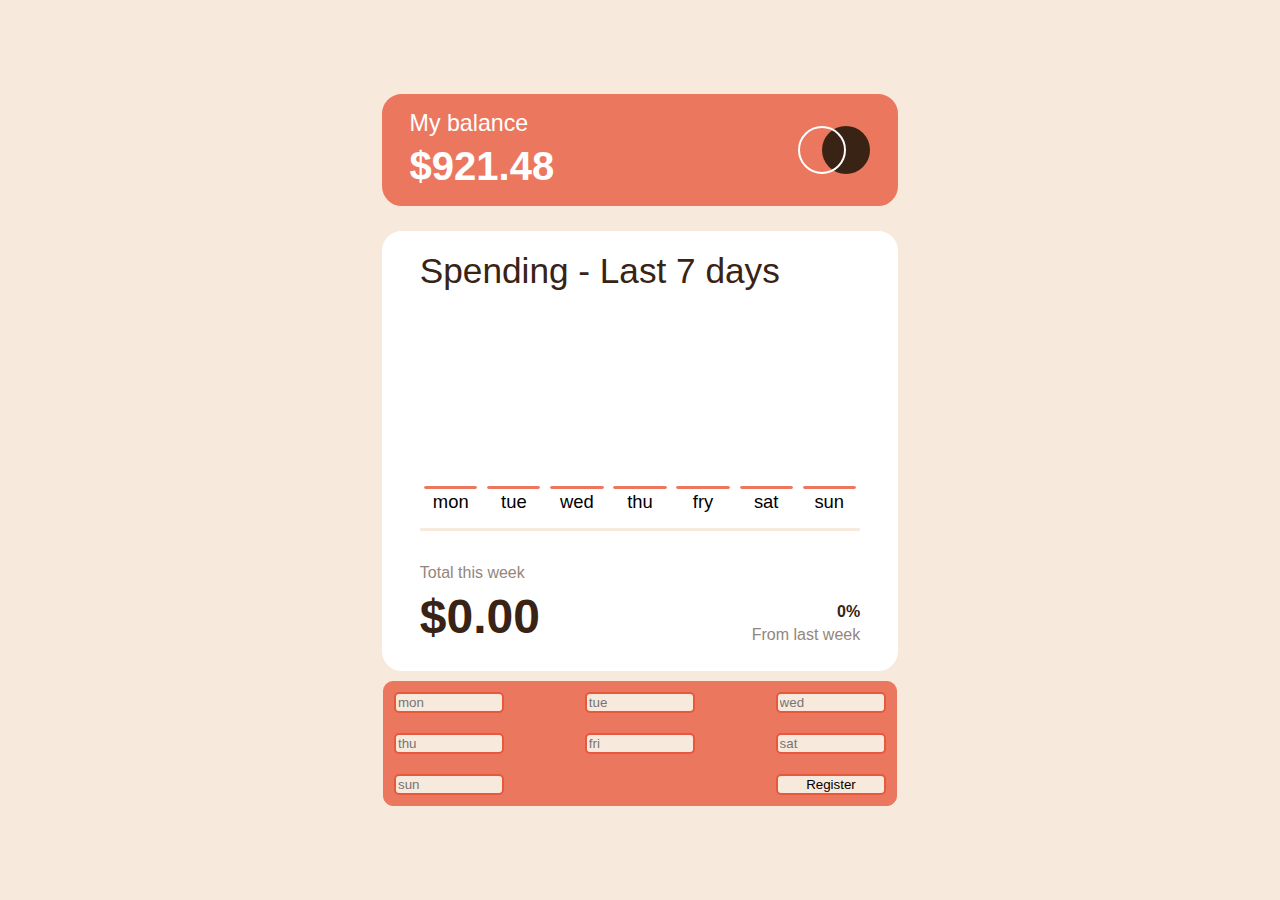
==== Challenges/Expenses chart/expenses-chart-component-main/index.html @ a7849f27 "FrontendMentor Challenges." ====
<!DOCTYPE html>
<html lang="en">

<head>

  <meta charset="UTF-8">
  <meta name="viewport" content="width=device-width, initial-scale=1.0">
  <!-- displays site properly based on user's device -->

  <link rel="icon" type="image/png" sizes="32x32" href="./images/favicon-32x32.png">
  <link rel="stylesheet" href="./Style.css">
  <script src="./Script.js"></script>

  <title>Frontend Mentor | Expenses chart component</title>

  <!-- Feel free to remove these styles or customise in your own stylesheet 👍 -->
  <style>
    .attribution {
      font-size: 11px;
      text-align: center;
    }

    .attribution a {
      color: hsl(228, 45%, 44%);
    }
  </style>
</head>

<body>
  <div id="expense-chart">
    <header id="balance">
      <div>
        <h1>My balance</h1>
        <p>$921.48</p>
      </div>
      <img src="./images/logo.svg" alt="" id="img">
    </header>

    <main>
      <h2>Spending - Last 7 days</h2>

      <div id="expenses">
        <div class="graph">
          <div id="chart1"> </div>
          <p id="d1" class="dayname">mon</p>
        </div>
        <div class="graph">
          <div id="chart2"> </div>
          <p id="d2" class="dayname">tue</p>
        </div>
        <div class="graph">
          <div id="chart3"> </div>
          <p id="d3" class="dayname">wed</p>
        </div>
        <div class="graph">
          <div id="chart4"> </div>
          <p id="d4" class="dayname">thu</p>
        </div>
        <div class="graph">
          <div id="chart5"> </div>
          <p id="d5" class="dayname">fry</p>
        </div>
        <div class="graph">
          <div id="chart6"> </div>
          <p id="d6" class="dayname">sat</p>
        </div>
        <div class="graph">
          <div id="chart7"> </div>
          <p id="d7" class="dayname">sun</p>
        </div>
      </div>

      <footer>
        <div id="total">
          <p id="TotalWeek">Total this week</p>
          <p id="totMoney">$0.00</p>
        </div>
        <div id="compare">
          <p id="compareMoney">0%</p>
          <p id="compareWeek">From last week</p>
        </div>
      </footer>
    </main>
    <footer id="inputs">
      <input type="number" id="mon" placeholder="mon" class="inputsButtons">
      <input type="number" id="tue" placeholder="tue" class="inputsButtons">
      <input type="number" id="wed" placeholder="wed" class="inputsButtons">
      <input type="number" id="thu" placeholder="thu" class="inputsButtons">
      <input type="number" id="fry" placeholder="fri" class="inputsButtons">
      <input type="number" id="sat" placeholder="sat" class="inputsButtons">
      <input type="number" id="sun" placeholder="sun" class="inputsButtons">
      <button id="btn" class="inputsButtons">Register</button>
    </footer>
  </div>
</body>

<script src="./Script.js"></script>

</html>
---- Challenges/Expenses chart/expenses-chart-component-main/Style.css ----
body {
    display: flex;
    justify-content: center;
    align-items: center;
    margin: auto;
    max-width: 1440px;
    min-width: 360px;
    min-height: 100vh;
    background-color: hsl(27, 66%, 92%);

}

#expense-chart {
    display: flex;
    flex-direction: column;
    justify-content: center;
    align-items: center;
    width: 40%;
    height: auto;
    margin: auto;
}

#balance {
    display: flex;
    justify-content: space-between;
    margin: 0 0 5% 0;
    width: 100%;
    border: 2px solid hsl(10, 79%, 65%);
    border-radius: 20px;
    background-color: hsl(10, 79%, 65%);
}

#balance div {
    display: flex;
    padding-left: 5%;
    flex-direction: column;
}

#balance div h1 {
    margin: 10% 0 5% 0;
    color: white;
    font-size: 1.45em;
    font-weight: lighter;
    font-family: "DM Sans", sans-serif;
}

#balance div p {
    margin: 0 0 10% 0;
    color: white;
    font-size: 2.5em;
    font-weight: 900;
    font-family: "DM Sans", sans-serif;
}

#balance img {
    padding-right: 5%;
    scale: 1;
}

main {
    display: flex;
    flex-direction: column;
    width: 100%;
    border: 2px solid white;
    border-radius: 20px;
    background-color: white;
    margin-bottom: 2%;
}

main h2 {
    padding: 0 7% 0 7%;
    margin: 3.5% 0 2.5% 0;
    font-family: "DM Sans", sans-serif;
    font-size: 2.2em;
    font-weight: 500;
    color: hsl(25, 47%, 15%)
}

main footer {
    display: flex;
    flex-direction: row;
    justify-content: space-between;
    border-top: 3px solid hsl(27, 66%, 92%);
    margin: 0 7% 5% 7%;
}

#total {
    display: flex;
    width: 50%;
    flex-direction: column;
    justify-content: flex-end;
    align-items: center;
}

#TotalWeek {
    font-family: "DM Sans", sans-serif;
    margin: 15% auto 1% 0;
    font-size: 1rem;
    font-weight: 500;
    color: hsl(28, 10%, 53%);
}

#totMoney {
    display: flex;
    font-family: "DM Sans", sans-serif;
    margin: 2% auto 0 0;
    font-size: 3rem;
    font-weight: bold;
    color: hsl(25, 47%, 15%);
}

#compare {
    display: flex;
    flex-direction: column;
    justify-content: flex-end;
    align-items: center;
}

#compareMoney {
    align-self: flex-end;
    margin-bottom: 5px;
    font-family: "DM Sans", sans-serif;
    font-size: 1em;
    font-weight: bold;
    color: hsl(25, 47%, 15%);
}

#compareWeek {
    margin: 0;
    font-family: "DM Sans", sans-serif;
    font-weight: 500;
    color: hsl(28, 10%, 53%);
}

#expenses {
    display: flex;
    flex-direction: row;
    justify-content: space-between;
    align-items: flex-end;
    height: 14rem;
    padding: 0 8% 0 8%;
}

.graph {
    display: flex;
    flex-direction: column;
    justify-content: flex-end;
    align-items: center;
    width: 12%;
    height: 90%;
}

#chart1,
#chart2,
#chart3,
#chart4,
#chart5,
#chart6,
#chart7 {
    display: flex;
    height: 1px;
    width: 4vw;
    max-width: 3.3rem;
    max-height: 100%;
    background-color: hsl(10, 79%, 65%);
    border: 1px solid hsl(10, 79%, 65%);
    border-radius: 5px;
    transition: 1s;
    font-size: 1rem;
    justify-content: center;
    align-items: center;
}

#chart1:hover,
#chart2:hover,
#chart3:hover,
#chart4:hover,
#chart5:hover,
#chart6:hover,
#chart7:hover {
    background-color: hsl(186, 34%, 60%);
    border: 1px solid hsl(186, 34%, 60%);
    transition: .25s;
}

.dayname {
    display: flex;
    flex-direction: column;
    justify-self: center;
    font-family: "DM Sans", sans-serif;
    font-size: 1.15rem;
    font-weight: 200;
    margin: 2px 0 15px 0;
}

#inputs {
    display: flex;
    flex-wrap: wrap;
    justify-content: space-between;
    align-items: stretch;
    width: 100%;
    height: 50%;
    background-color: hsl(10, 79%, 65%);
    border: 1px solid hsl(10, 79%, 65%);
    border-radius: 10px;
}

.inputsButtons {
    display: flex;
    height: 15%;
    width: 20%;
    margin: 10px;
    border: 2px solid hsl(10, 77%, 57%);
    background-color: hsl(27, 66%, 92%);
    border-radius: 5px;

}

#inputs button {
    display: flex;
    justify-content: center;
    align-items: center;
    padding: auto 0;
    width: 21.5%;
    font-family: "DM Sans", sans-serif;
    font-weight: 500;
}

#inputs button:hover {
    cursor: pointer;
}

@media (max-width:1000px) {
    #expense-chart {
        display: flex;
        flex-direction: column;
        justify-content: center;
        align-items: center;
        width: 55%;
        min-height: 85%;
        margin: 10% auto;
    }

    main h2 {
        font-size: 3.5vw;
    }

    #balance {
        width: 100%;
        height: 20vh;
        align-items: center;
    }

    #balance div h1 {
        font-size: 1.3em;
    }

    #balance div p {
        font-size: 2.5em;
    }

    #balance img {
        scale: 1.2;
    }

    #TotalWeek {
        font-size: 1.1rem;
    }

    #totMoney {
        font-size: 2.5rem;
    }

    #compareMoney {
        font-size: 1.4rem;
    }

    #compareWeek {
        font-size: 1.1rem;
    }

    #chart1,
    #chart2,
    #chart3,
    #chart4,
    #chart5,
    #chart6,
    #chart7 {
        width: 5.5vw;
    }

    #inputs {
        justify-content: center;
        align-items: center;
        width: 100%;
        height: 10vh;
    }

    .inputsButtons {
        display: flex;
        font-size: 1rem;
        height: 25%;
        width: 20%;
        margin: 5px;
    }

}

@media (max-width:600px) {
    #expense-chart {
        width: 90%;
        height: auto;
        margin: 7.5% auto;
    }

    #chart1,
    #chart2,
    #chart3,
    #chart4,
    #chart5,
    #chart6,
    #chart7 {
        width: 9vw;
    }

    #balance {
        width: 100%;
        height: 40%;
    }

    #balance div h1 {
        font-size: 1.1em;
    }

    #balance div p {
        font-size: 2em;
    }

    #balance img {
        scale: 1;
    }

    main h2 {
        font-size: 7vw;
    }

    #TotalWeek {
        font-size: 1rem;
    }

    #totMoney {
        font-size: 2.3rem;
    }

    #compareMoney {
        font-size: 1.1rem;
    }

    #compareWeek {
        font-size: 1rem;
    }

    .dayname {
        display: flex;
        flex-direction: column;
        justify-self: center;
        font-family: "DM Sans", sans-serif;
        font-size: .85rem;
        font-weight: 200;
        margin: 2px 0 15px 0;
    }

    #inputs {
        justify-content: center;
        align-items: center;
        width: 100%;
    }

    .inputsButtons {
        display: flex;
        font-size: .7rem;
        height: 25%;
        width: 15%;
        margin: 5px;
    }

    #btn {
        height: 35%;
    }

}
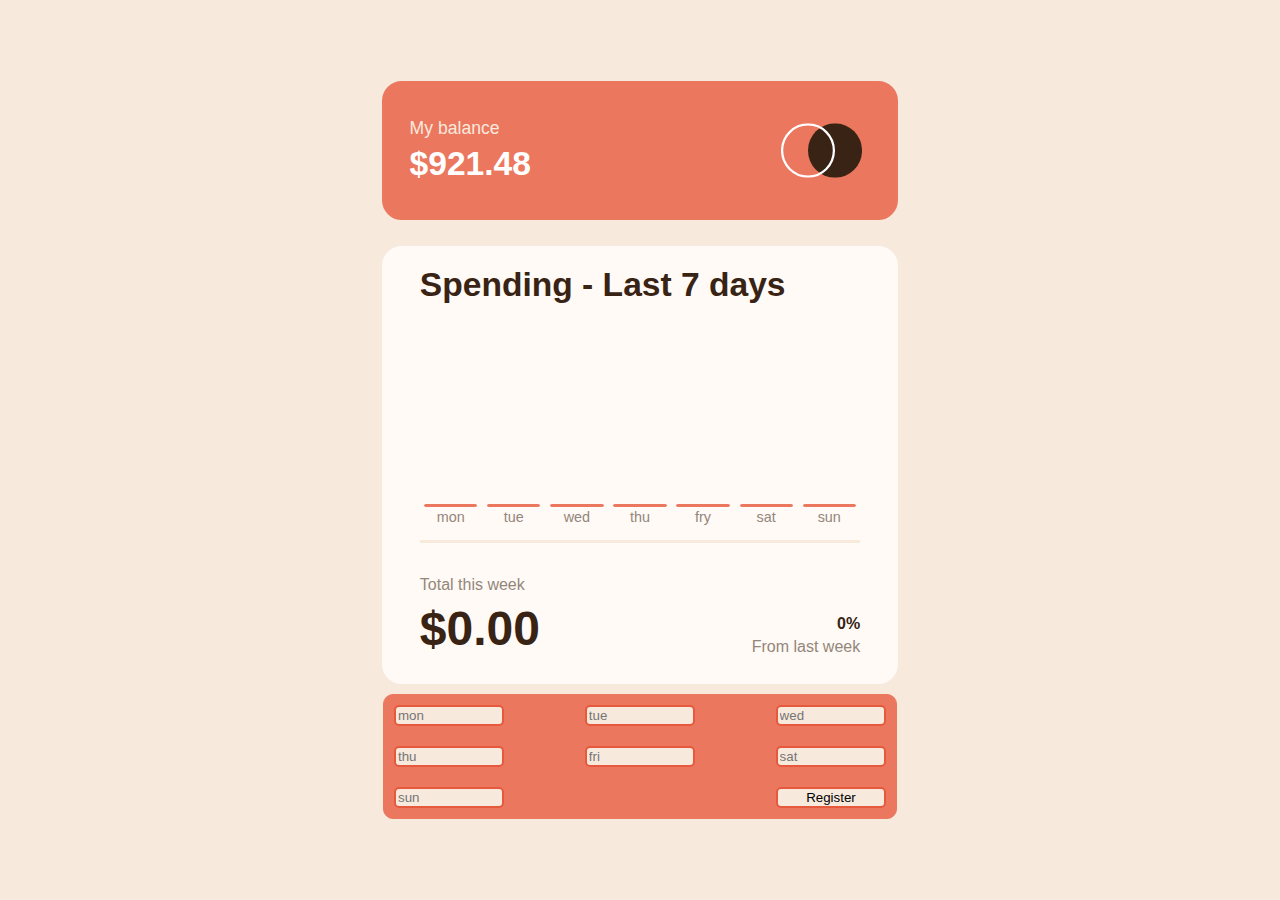
==== commit f644f95f: "Font-size fixes" ====
--- a/Challenges/Expenses chart/expenses-chart-component-main/index.html
+++ b/Challenges/Expenses chart/expenses-chart-component-main/index.html
@@ -33,7 +33,10 @@
         <h1>My balance</h1>
         <p>$921.48</p>
       </div>
-      <img src="./images/logo.svg" alt="" id="img">
+      <div id="img">
+        <img src="./images/logo.svg" alt="" id="img">
+      </div>
+
     </header>
 
     <main>
--- a/Challenges/Expenses chart/expenses-chart-component-main/Style.css
+++ b/Challenges/Expenses chart/expenses-chart-component-main/Style.css
@@ -23,8 +23,10 @@
 #balance {
     display: flex;
     justify-content: space-between;
+    align-items: center;
     margin: 0 0 5% 0;
     width: 100%;
+    height: 15vh;
     border: 2px solid hsl(10, 79%, 65%);
     border-radius: 20px;
     background-color: hsl(10, 79%, 65%);
@@ -38,8 +40,8 @@
 
 #balance div h1 {
     margin: 10% 0 5% 0;
-    color: white;
-    font-size: 1.45em;
+    color: hsl(27, 66%, 92%);
+    font-size: 1.1em;
     font-weight: lighter;
     font-family: "DM Sans", sans-serif;
 }
@@ -47,23 +49,23 @@
 #balance div p {
     margin: 0 0 10% 0;
     color: white;
-    font-size: 2.5em;
+    font-size: 2.1em;
     font-weight: 900;
     font-family: "DM Sans", sans-serif;
 }
 
-#balance img {
-    padding-right: 5%;
-    scale: 1;
+#img {
+    padding-right: 7%;
+    scale: 1.1;
 }
 
 main {
     display: flex;
     flex-direction: column;
     width: 100%;
-    border: 2px solid white;
+    border: 2px solid hsl(33, 100%, 98%);
     border-radius: 20px;
-    background-color: white;
+    background-color: hsl(33, 100%, 98%);
     margin-bottom: 2%;
 }
 
@@ -71,8 +73,8 @@
     padding: 0 7% 0 7%;
     margin: 3.5% 0 2.5% 0;
     font-family: "DM Sans", sans-serif;
-    font-size: 2.2em;
-    font-weight: 500;
+    font-size: 2.1em;
+    font-weight: 600;
     color: hsl(25, 47%, 15%)
 }
 
@@ -188,8 +190,9 @@
     flex-direction: column;
     justify-self: center;
     font-family: "DM Sans", sans-serif;
-    font-size: 1.15rem;
-    font-weight: 200;
+    font-size: 0.9rem;
+    font-weight: lighter;
+    color: hsl(28, 10%, 53%);
     margin: 2px 0 15px 0;
 }
 
@@ -247,7 +250,7 @@
 
     #balance {
         width: 100%;
-        height: 20vh;
+        height: 11vh;
         align-items: center;
     }
 
@@ -256,11 +259,7 @@
     }
 
     #balance div p {
-        font-size: 2.5em;
-    }
-
-    #balance img {
-        scale: 1.2;
+        font-size: 2.2em;
     }
 
     #TotalWeek {
@@ -325,23 +324,23 @@
 
     #balance {
         width: 100%;
-        height: 40%;
+        height: 13vh;
     }
 
     #balance div h1 {
-        font-size: 1.1em;
+        font-size: 1em;
     }
 
     #balance div p {
-        font-size: 2em;
-    }
-
-    #balance img {
+        font-size: 1.6em;
+    }
+
+    #img {
         scale: 1;
     }
 
     main h2 {
-        font-size: 7vw;
+        font-size: 5.3vw;
     }
 
     #TotalWeek {
